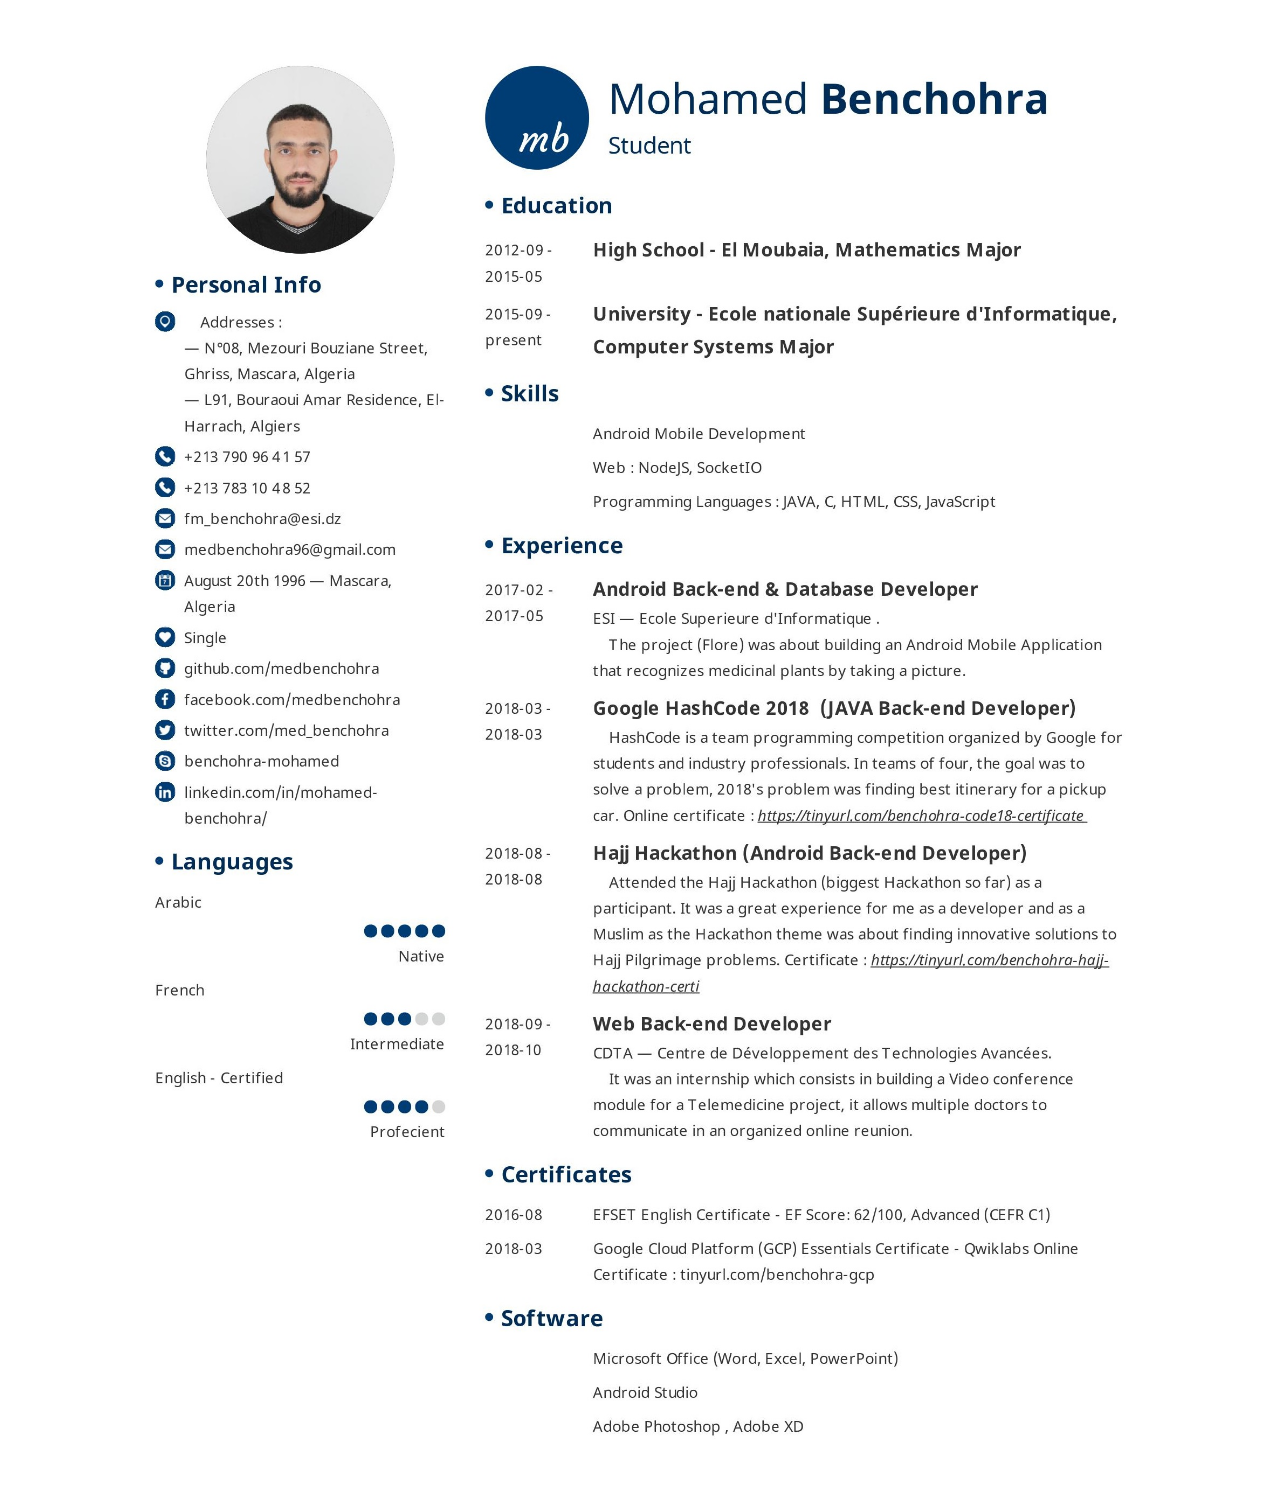
==== index.html @ 5ce31f41 "Update index.html" ====
<html>
    <head>
        <link rel="icon" href="mohamed_benchohra_thumbnail.JPG">
        <title>Mohamed Benchohra</title>
    </head>
    <body>
        <img  src="Mohamed-Benchohra-CV.jpg" alt="Try again later - BMA"  style="width: 80%; padding-left: 10%; padding-top: 40px;">
    </body>
</html>
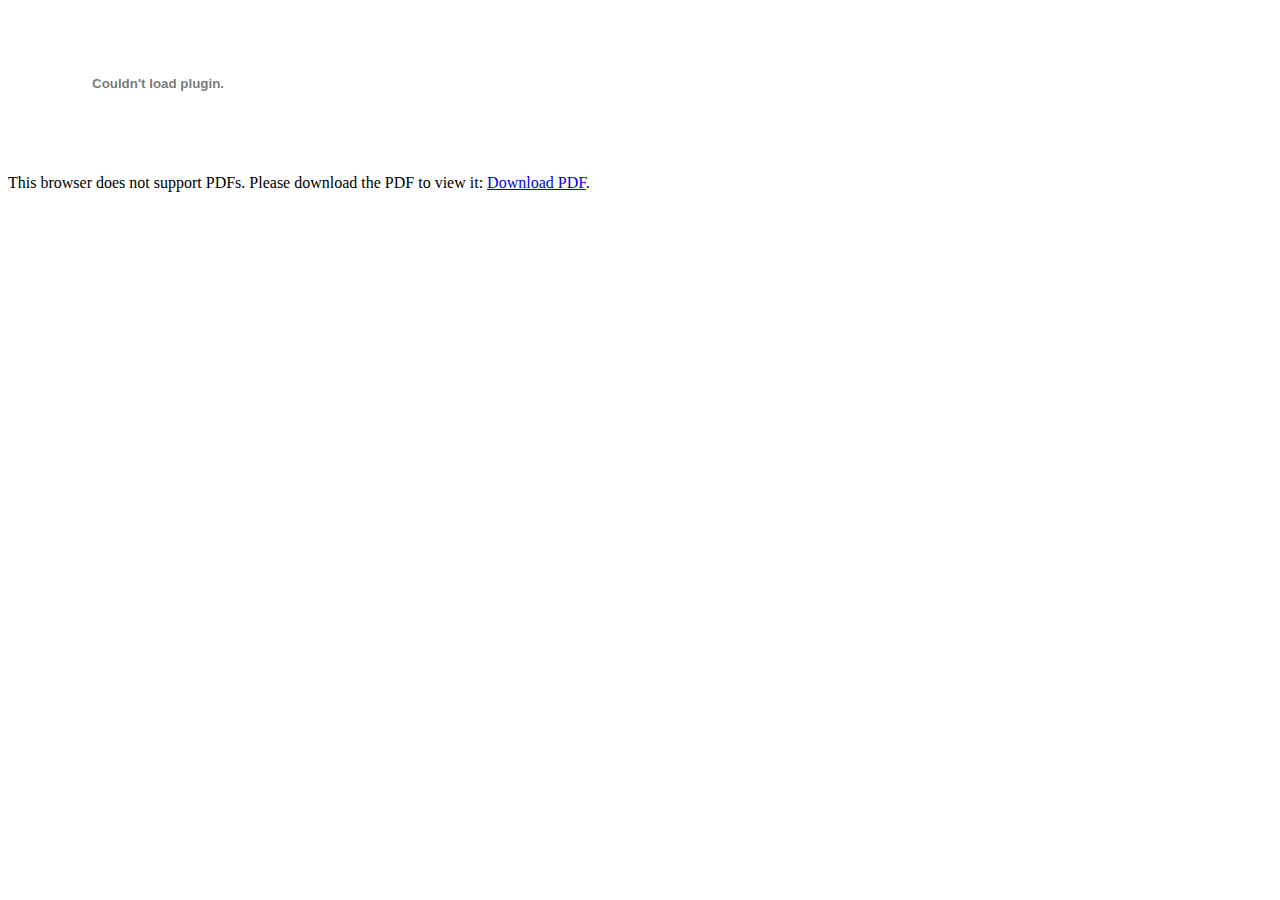
==== commit d690dc50: "fixing pdf preview and updating CV" ====
--- a/index.html
+++ b/index.html
@@ -4,6 +4,12 @@
         <title>Mohamed Benchohra</title>
     </head>
     <body>
-        <img  src="Mohamed-Benchohra-CV.jpg" alt="Try again later - BMA"  style="width: 80%; padding-left: 10%; padding-top: 40px;">
+		
+		<object data="Mohamed_Benchohra_CV.pdf" type="application/pdf" width="100%" height="100%">
+			<embed src="Mohamed_Benchohra_CV.pdf" type="application/pdf">
+				<p>This browser does not support PDFs. Please download the PDF to view it: <a href="Mohamed_Benchohra_CV.pdf">Download PDF</a>.</p>
+			</embed>
+		</object>
+	
     </body>
 </html>
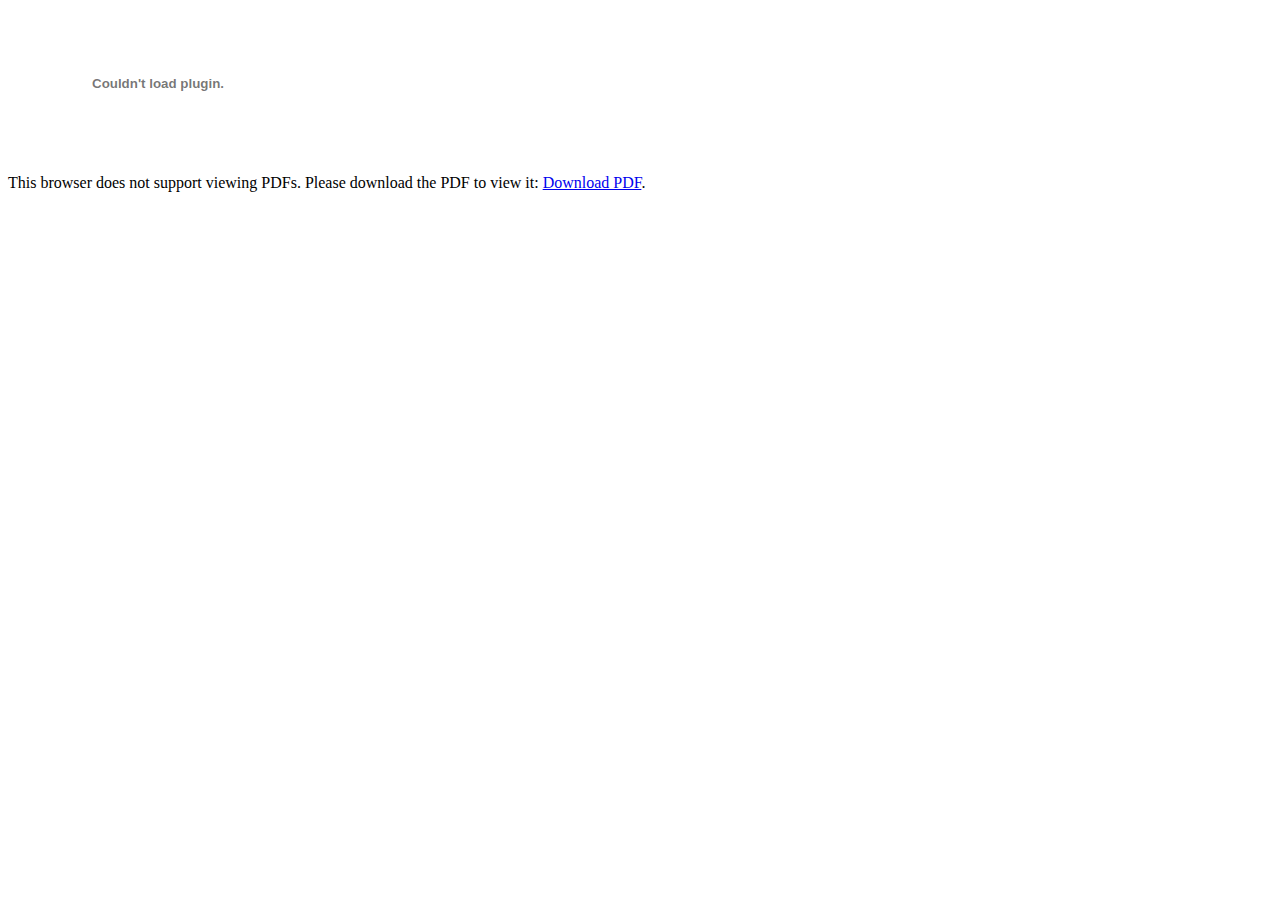
==== commit 483da183: "Update index.html" ====
--- a/index.html
+++ b/index.html
@@ -1,15 +1,13 @@
 <html>
     <head>
         <link rel="icon" href="mohamed_benchohra_thumbnail.JPG">
-        <title>Mohamed Benchohra</title>
+        <title>Benchohra Mohamed Amine</title>
     </head>
     <body>
-		
-		<object data="Mohamed_Benchohra_CV.pdf" type="application/pdf" width="100%" height="100%">
-			<embed src="Mohamed_Benchohra_CV.pdf" type="application/pdf">
-				<p>This browser does not support PDFs. Please download the PDF to view it: <a href="Mohamed_Benchohra_CV.pdf">Download PDF</a>.</p>
-			</embed>
-		</object>
-	
+        <object data="MohamedBenchohraCVfr.pdf" type="application/pdf" width="100%" height="100%">
+            <embed src="MohamedBenchohraCVfr.pdf" type="application/pdf">
+                <p>This browser does not support viewing PDFs. Please download the PDF to view it: <a href="MohamedBenchohraCVfr.pdf">Download PDF</a>.</p>
+            </embed>
+        </object>
     </body>
 </html>
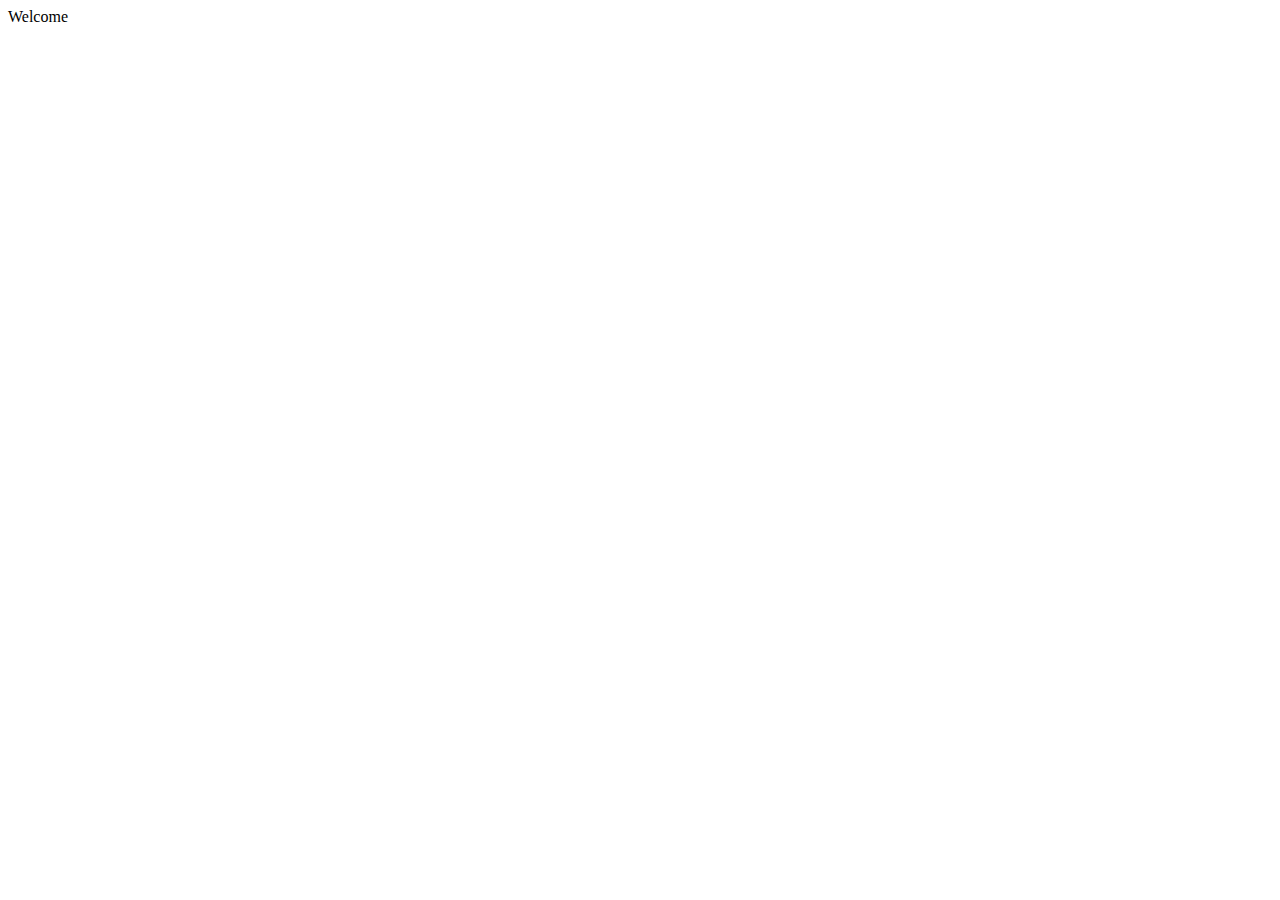
==== commit 7db0bd98: "Update index.html" ====
--- a/index.html
+++ b/index.html
@@ -4,10 +4,11 @@
         <title>Benchohra Mohamed Amine</title>
     </head>
     <body>
-        <object data="MohamedBenchohraCVfr.pdf" type="application/pdf" width="100%" height="100%">
+<!--         <object data="MohamedBenchohraCVfr.pdf" type="application/pdf" width="100%" height="100%">
             <embed src="MohamedBenchohraCVfr.pdf" type="application/pdf">
                 <p>This browser does not support viewing PDFs. Please download the PDF to view it: <a href="MohamedBenchohraCVfr.pdf">Download PDF</a>.</p>
             </embed>
-        </object>
+        </object> -->
+        Welcome
     </body>
 </html>
